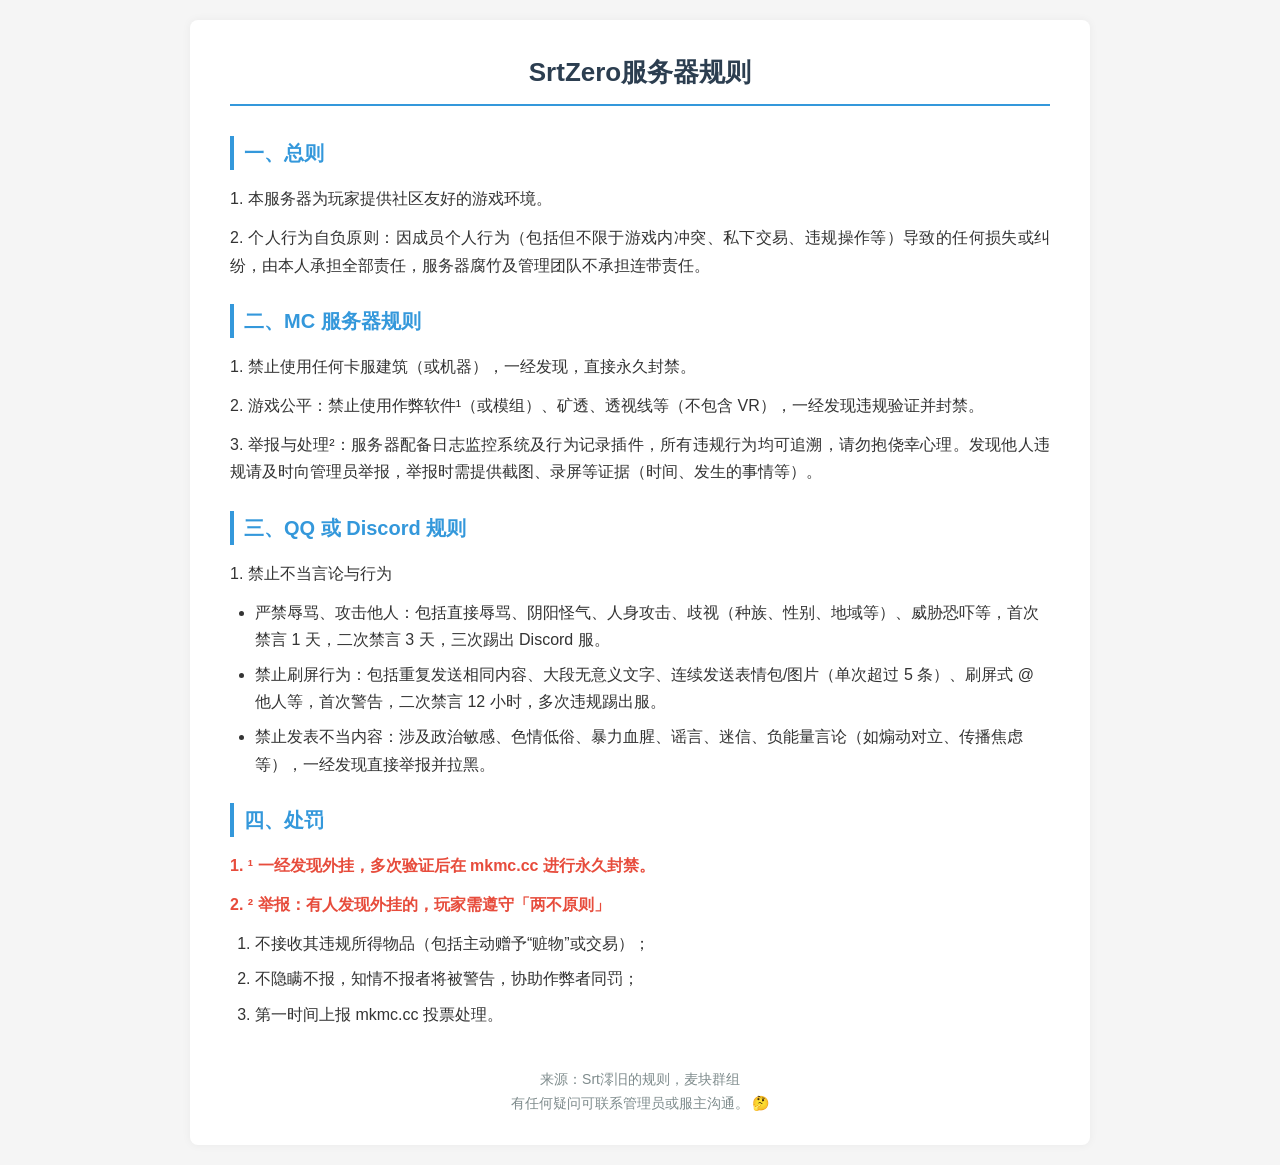
==== index.html @ 7683e003 "Add files via upload wz" ====
<!DOCTYPE html>
<html lang="zh-CN">
<head>
    <meta charset="UTF-8">
    <meta name="viewport" content="width=device-width, initial-scale=1.0">
    <title>SrtZero服务器规则</title>
    <style>
        * {
            margin: 0;
            padding: 0;
            box-sizing: border-box;
            font-family: "Microsoft YaHei", "微软雅黑", sans-serif;
        }

        body {
            background-color: #f5f5f5;
            color: #333;
            line-height: 1.7;
            padding: 20px;
        }

        .container {
            max-width: 900px;
            margin: 0 auto;
            background: #fff;
            padding: 30px 40px;
            border-radius: 8px;
            box-shadow: 0 0 10px rgba(0, 0, 0, 0.05);
        }

        h1 {
            text-align: center;
            color: #2c3e50;
            margin-bottom: 30px;
            font-size: 26px;
            border-bottom: 2px solid #3498db;
            padding-bottom: 10px;
        }

        h2 {
            color: #3498db;
            margin: 25px 0 15px;
            font-size: 20px;
            border-left: 4px solid #3498db;
            padding-left: 10px;
        }

        p {
            margin-bottom: 12px;
            text-align: justify;
        }

        ul, ol {
            margin-left: 25px;
            margin-bottom: 15px;
        }

        li {
            margin-bottom: 8px;
        }

        .note {
            color: #e74c3c;
            font-weight: bold;
        }

        .footer {
            text-align: center;
            margin-top: 40px;
            color: #7f8c8d;
            font-size: 14px;
        }

        .emoji {
            font-style: normal;
        }
    </style>
</head>
<body>
    <div class="container">
        <h1>SrtZero服务器规则</h1>

        <h2>一、总则</h2>
        <p>1. 本服务器为玩家提供社区友好的游戏环境。</p>
        <p>2. 个人行为自负原则：因成员个人行为（包括但不限于游戏内冲突、私下交易、违规操作等）导致的任何损失或纠纷，由本人承担全部责任，服务器腐竹及管理团队不承担连带责任。</p>

        <h2>二、MC 服务器规则</h2>
        <p>1. 禁止使用任何卡服建筑（或机器），一经发现，直接永久封禁。</p>
        <p>2. 游戏公平：禁止使用作弊软件¹（或模组）、矿透、透视线等（不包含 VR），一经发现违规验证并封禁。</p>
        <p>3. 举报与处理²：服务器配备日志监控系统及行为记录插件，所有违规行为均可追溯，请勿抱侥幸心理。发现他人违规请及时向管理员举报，举报时需提供截图、录屏等证据（时间、发生的事情等）。</p>

        <h2>三、QQ 或 Discord 规则</h2>
        <p>1. 禁止不当言论与行为</p>
        <ul>
            <li>严禁辱骂、攻击他人：包括直接辱骂、阴阳怪气、人身攻击、歧视（种族、性别、地域等）、威胁恐吓等，首次禁言 1 天，二次禁言 3 天，三次踢出 Discord 服。</li>
            <li>禁止刷屏行为：包括重复发送相同内容、大段无意义文字、连续发送表情包/图片（单次超过 5 条）、刷屏式 @ 他人等，首次警告，二次禁言 12 小时，多次违规踢出服。</li>
            <li>禁止发表不当内容：涉及政治敏感、色情低俗、暴力血腥、谣言、迷信、负能量言论（如煽动对立、传播焦虑等），一经发现直接举报并拉黑。</li>
        </ul>

        <h2>四、处罚</h2>
        <p class="note">1. ¹ 一经发现外挂，多次验证后在 mkmc.cc 进行永久封禁。</p>
        <p class="note">2. ² 举报：有人发现外挂的，玩家需遵守「两不原则」</p>
        <ol>
            <li>不接收其违规所得物品（包括主动赠予“赃物”或交易）；</li>
            <li>不隐瞒不报，知情不报者将被警告，协助作弊者同罚；</li>
            <li>第一时间上报 mkmc.cc 投票处理。</li>
        </ol>

        <div class="footer">
            来源：Srt澪旧的规则，麦块群组<br>
            有任何疑问可联系管理员或服主沟通。 <span class="emoji">🤔</span>
        </div>
    </div>
</body>
</html>
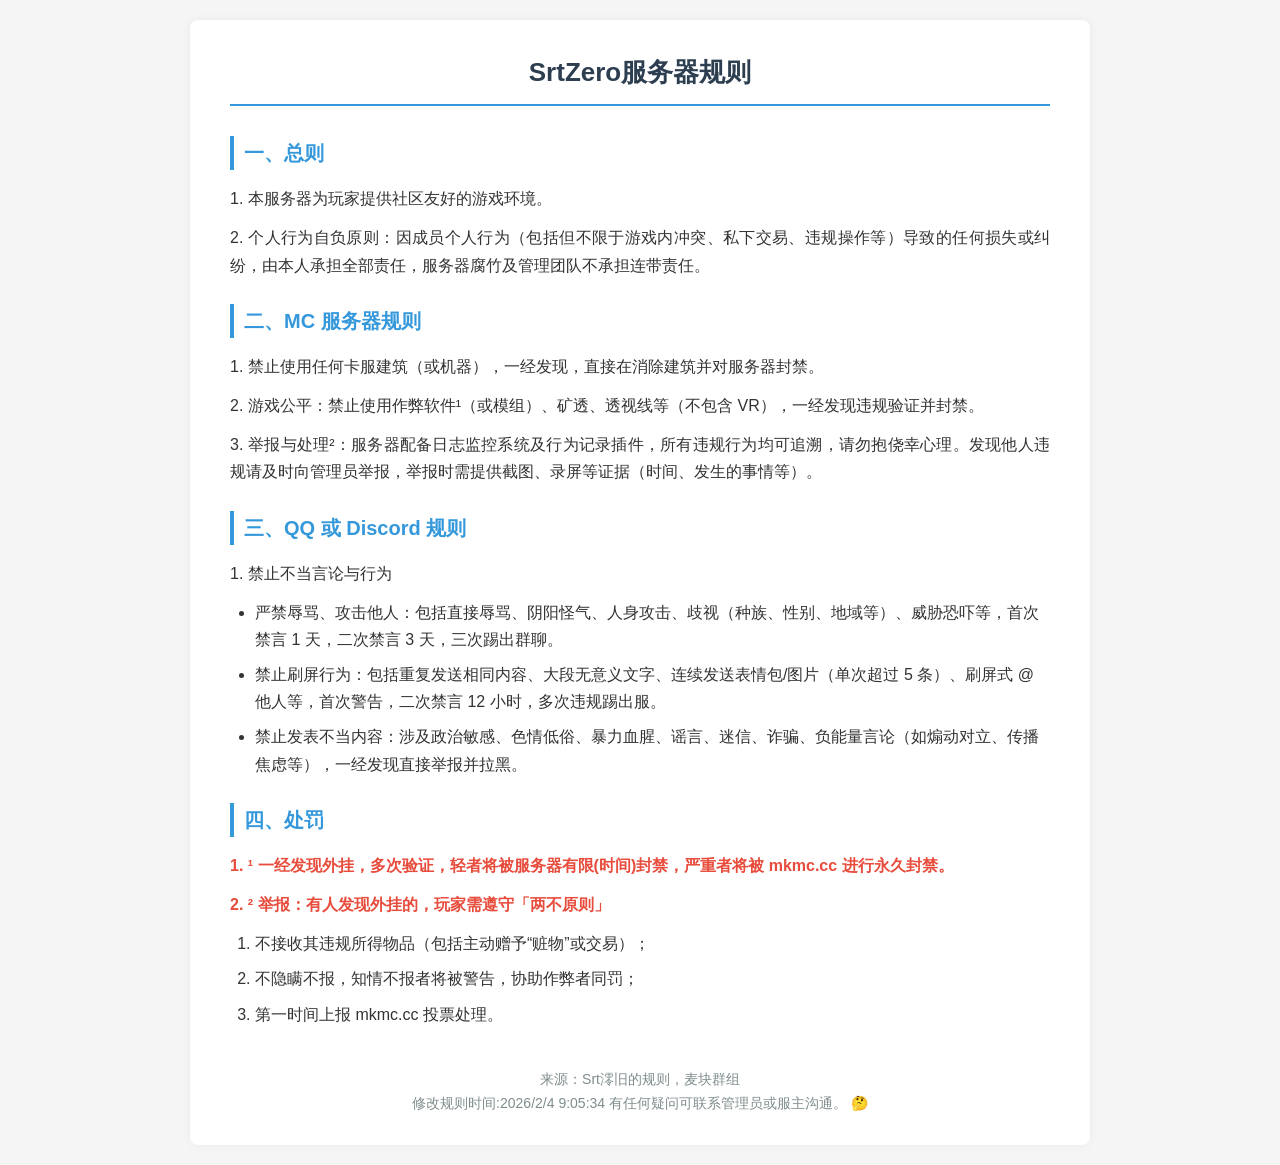
==== commit 6114f7da: "修改服务器规则以及对违规行为的处罚措施，修改时间2026/2/4  9:05:34 2026/2/4  9:05:34" ====
--- a/index.html
+++ b/index.html
@@ -85,20 +85,20 @@
         <p>2. 个人行为自负原则：因成员个人行为（包括但不限于游戏内冲突、私下交易、违规操作等）导致的任何损失或纠纷，由本人承担全部责任，服务器腐竹及管理团队不承担连带责任。</p>
 
         <h2>二、MC 服务器规则</h2>
-        <p>1. 禁止使用任何卡服建筑（或机器），一经发现，直接永久封禁。</p>
+        <p>1. 禁止使用任何卡服建筑（或机器），一经发现，直接在消除建筑并对服务器封禁。</p>
         <p>2. 游戏公平：禁止使用作弊软件¹（或模组）、矿透、透视线等（不包含 VR），一经发现违规验证并封禁。</p>
         <p>3. 举报与处理²：服务器配备日志监控系统及行为记录插件，所有违规行为均可追溯，请勿抱侥幸心理。发现他人违规请及时向管理员举报，举报时需提供截图、录屏等证据（时间、发生的事情等）。</p>
 
         <h2>三、QQ 或 Discord 规则</h2>
         <p>1. 禁止不当言论与行为</p>
         <ul>
-            <li>严禁辱骂、攻击他人：包括直接辱骂、阴阳怪气、人身攻击、歧视（种族、性别、地域等）、威胁恐吓等，首次禁言 1 天，二次禁言 3 天，三次踢出 Discord 服。</li>
+            <li>严禁辱骂、攻击他人：包括直接辱骂、阴阳怪气、人身攻击、歧视（种族、性别、地域等）、威胁恐吓等，首次禁言 1 天，二次禁言 3 天，三次踢出群聊。</li>
             <li>禁止刷屏行为：包括重复发送相同内容、大段无意义文字、连续发送表情包/图片（单次超过 5 条）、刷屏式 @ 他人等，首次警告，二次禁言 12 小时，多次违规踢出服。</li>
-            <li>禁止发表不当内容：涉及政治敏感、色情低俗、暴力血腥、谣言、迷信、负能量言论（如煽动对立、传播焦虑等），一经发现直接举报并拉黑。</li>
+            <li>禁止发表不当内容：涉及政治敏感、色情低俗、暴力血腥、谣言、迷信、诈骗、负能量言论（如煽动对立、传播焦虑等），一经发现直接举报并拉黑。</li>
         </ul>
 
         <h2>四、处罚</h2>
-        <p class="note">1. ¹ 一经发现外挂，多次验证后在 mkmc.cc 进行永久封禁。</p>
+        <p class="note">1. ¹ 一经发现外挂，多次验证，轻者将被服务器有限(时间)封禁，严重者将被 mkmc.cc 进行永久封禁。</p>
         <p class="note">2. ² 举报：有人发现外挂的，玩家需遵守「两不原则」</p>
         <ol>
             <li>不接收其违规所得物品（包括主动赠予“赃物”或交易）；</li>
@@ -108,6 +108,7 @@
 
         <div class="footer">
             来源：Srt澪旧的规则，麦块群组<br>
+            修改规则时间:2026/2/4  9:05:34
             有任何疑问可联系管理员或服主沟通。 <span class="emoji">🤔</span>
         </div>
     </div>
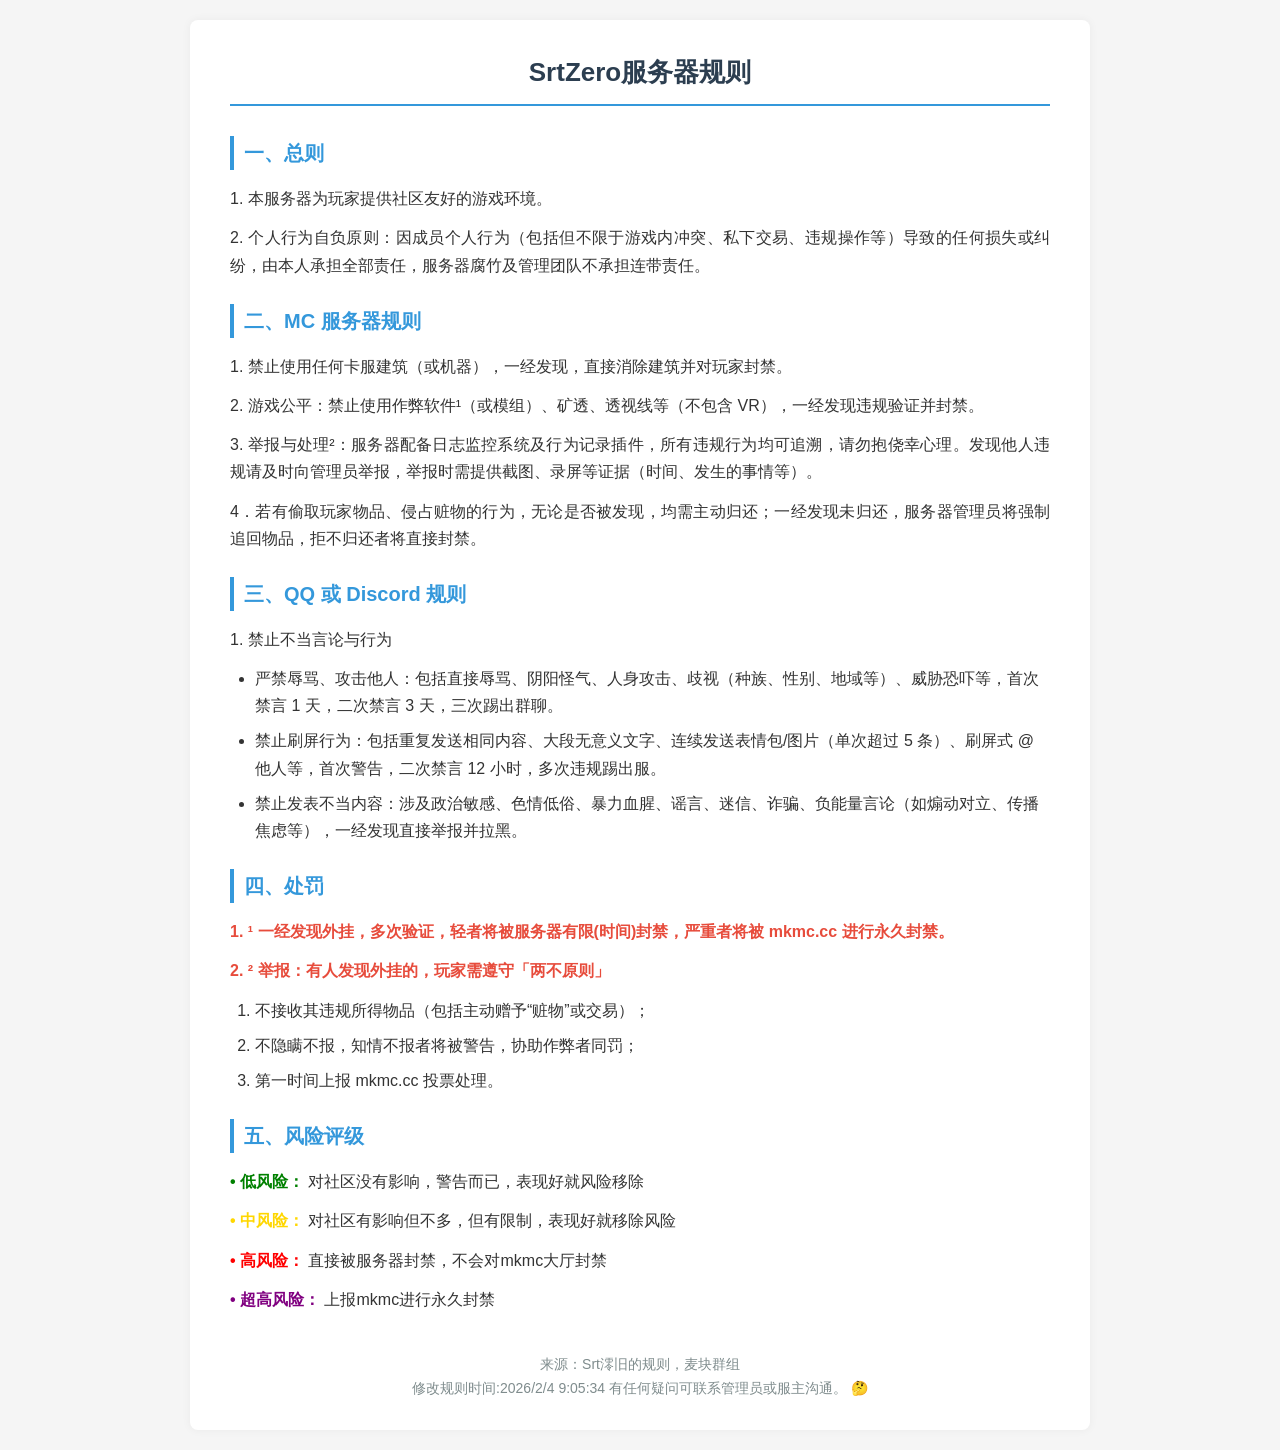
==== commit f00d4122: "Update server rules and risk assessment sections" ====
--- a/index.html
+++ b/index.html
@@ -85,10 +85,11 @@
         <p>2. 个人行为自负原则：因成员个人行为（包括但不限于游戏内冲突、私下交易、违规操作等）导致的任何损失或纠纷，由本人承担全部责任，服务器腐竹及管理团队不承担连带责任。</p>
 
         <h2>二、MC 服务器规则</h2>
-        <p>1. 禁止使用任何卡服建筑（或机器），一经发现，直接在消除建筑并对服务器封禁。</p>
+        <p>1. 禁止使用任何卡服建筑（或机器），一经发现，直接消除建筑并对玩家封禁。</p>
         <p>2. 游戏公平：禁止使用作弊软件¹（或模组）、矿透、透视线等（不包含 VR），一经发现违规验证并封禁。</p>
         <p>3. 举报与处理²：服务器配备日志监控系统及行为记录插件，所有违规行为均可追溯，请勿抱侥幸心理。发现他人违规请及时向管理员举报，举报时需提供截图、录屏等证据（时间、发生的事情等）。</p>
-
+        <p>4．若有偷取玩家物品、侵占赃物的行为，无论是否被发现，均需主动归还；一经发现未归还，服务器管理员将强制追回物品，拒不归还者将直接封禁。</p>
+        
         <h2>三、QQ 或 Discord 规则</h2>
         <p>1. 禁止不当言论与行为</p>
         <ul>
@@ -106,9 +107,15 @@
             <li>第一时间上报 mkmc.cc 投票处理。</li>
         </ol>
 
+        <h2>五、风险评级</h2>
+        <p><span style="color:green;font-weight:bold;">• 低风险：</span> 对社区没有影响，警告而已，表现好就风险移除</p>
+        <p><span style="color:gold;font-weight:bold;">• 中风险：</span> 对社区有影响但不多，但有限制，表现好就移除风险</p>
+        <p><span style="color:red;font-weight:bold;">• 高风险：</span> 直接被服务器封禁，不会对mkmc大厅封禁</p>
+        <p><span style="color:purple;font-weight:bold;">• 超高风险：</span> 上报mkmc进行永久封禁</p>
+
         <div class="footer">
             来源：Srt澪旧的规则，麦块群组<br>
-            修改规则时间:2026/2/4  9:05:34
+            修改规则时间:2026/2/4  9:05:34   
             有任何疑问可联系管理员或服主沟通。 <span class="emoji">🤔</span>
         </div>
     </div>
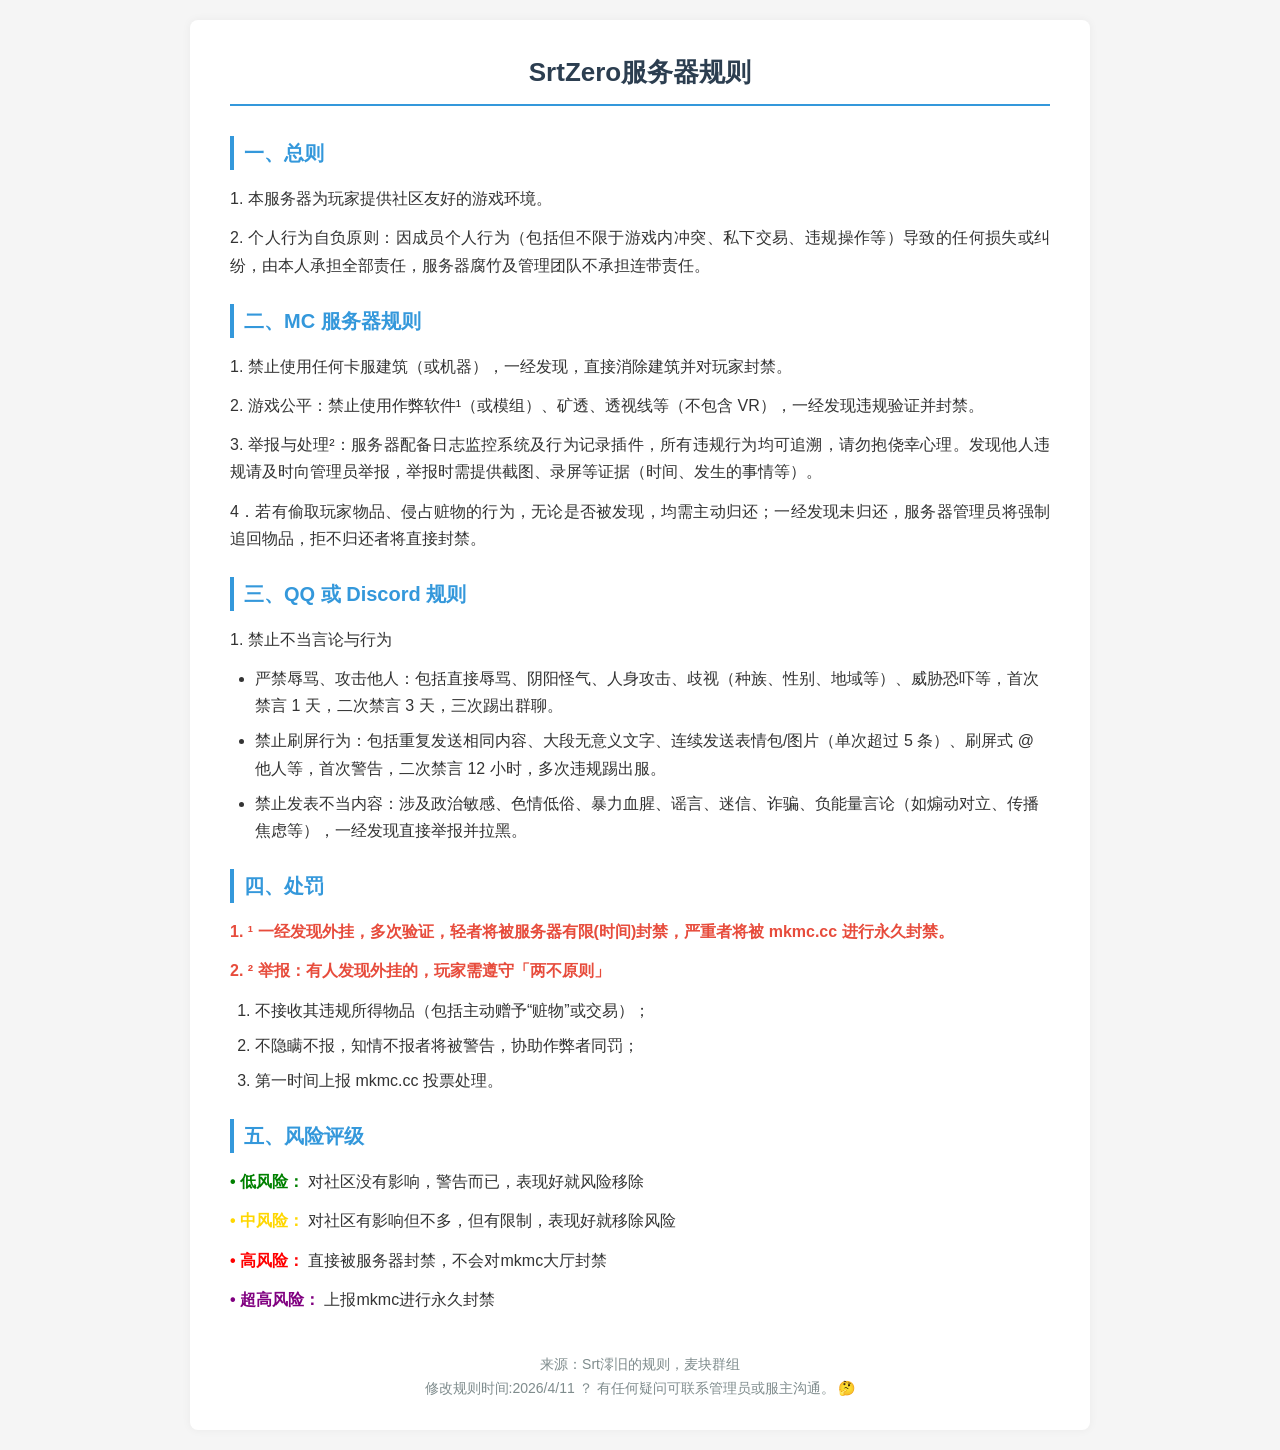
==== commit 9ef80216: "修改服务器规则以及对违规行为的处罚措施，修改时间2026/4/11  ？忘改了" ====
--- a/index.html
+++ b/index.html
@@ -115,7 +115,7 @@
 
         <div class="footer">
             来源：Srt澪旧的规则，麦块群组<br>
-            修改规则时间:2026/2/4  9:05:34   
+            修改规则时间:2026/4/11  ？   
             有任何疑问可联系管理员或服主沟通。 <span class="emoji">🤔</span>
         </div>
     </div>
